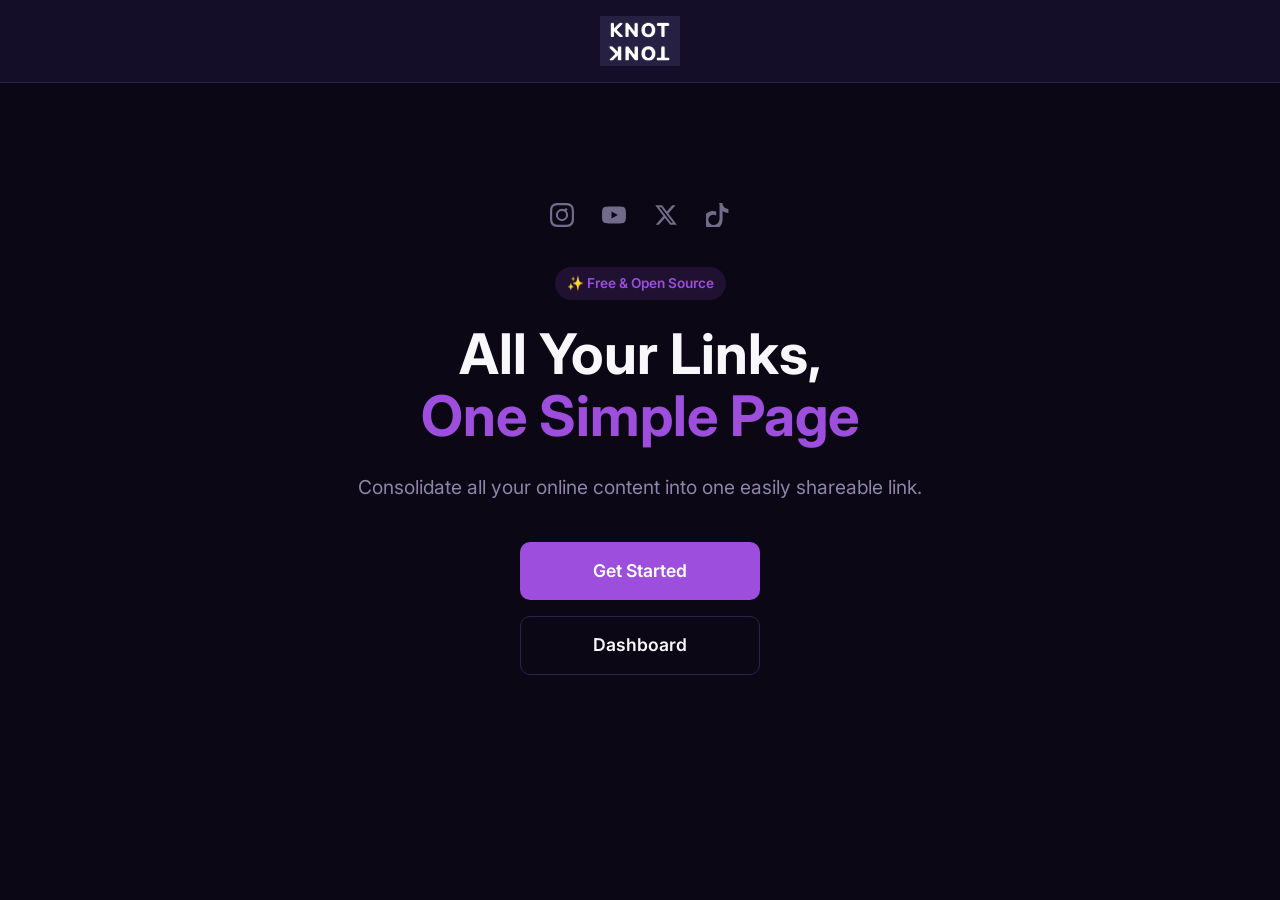
==== index.html @ edd9521c "Add files via upload" ====
<!DOCTYPE html>
<html lang="en">
<head>
    <meta charset="UTF-8">
    <meta name="viewport" content="width=device-width, initial-scale=1.0">
    <title>Knot — Your Links, One Page</title>
    
    <link rel="preconnect" href="https://fonts.googleapis.com">
    <link rel="preconnect" href="https://fonts.gstatic.com" crossorigin>
    <link href="https://fonts.googleapis.com/css2?family=Cormorant+Garamond:wght@500;600;700&family=Inter:wght@400;500;600&display=swap" rel="stylesheet">
    
    <link rel="stylesheet" href="style.css">
</head>
<body>
    
    <nav class="navbar">
        <div class="navbar-container" style="justify-content: center;">
            <a href="#" class="navbar-logo" style="display: flex; align-items: center;">
                <img src="assets/logo.png" alt="Knot Logo" style="height: 50px; filter: invert(1) brightness(2); mix-blend-mode: screen;">
            </a>
        </div>
    </nav>

    <main>
        
        <section id="hero" class="hero">
            
            <svg class="hero-float-icon icon-1" viewBox="0 0 24 24" fill="currentColor" width="24" height="24"><path d="M12 2.163c3.204 0 3.584.012 4.85.07 3.252.148 4.771 1.691 4.919 4.919.058 1.265.069 1.645.069 4.849 0 3.205-.012 3.584-.069 4.849-.149 3.225-1.664 4.771-4.919 4.919-1.266.058-1.644.07-4.85.07-3.204 0-3.584-.012-4.849-.07-3.26-.149-4.771-1.699-4.919-4.92-.058-1.265-.07-1.644-.07-4.849 0-3.204.013-3.583.07-4.849.149-3.227 1.664-4.771 4.919-4.919 1.266-.057 1.645-.069 4.849-.069zM12 0C8.741 0 8.333.014 7.053.072 2.695.272.273 2.69.073 7.052.014 8.333 0 8.741 0 12c0 3.259.014 3.668.072 4.948.2 4.358 2.618 6.78 6.98 6.98C8.333 23.986 8.741 24 12 24c3.259 0 3.668-.014 4.948-.072 4.354-.2 6.782-2.618 6.979-6.98.059-1.28.073-1.689.073-4.948 0-3.259-.014-3.667-.072-4.947-.196-4.354-2.617-6.78-6.979-6.98C15.668.014 15.259 0 12 0zm0 5.838a6.162 6.162 0 100 12.324 6.162 6.162 0 000-12.324zM12 16a4 4 0 110-8 4 4 0 010 8zm3.98-10.822a1.44 1.44 0 100 2.881 1.44 1.44 0 000-2.881z"/></svg>
            <svg class="hero-float-icon icon-2" viewBox="0 0 24 24" fill="currentColor" width="24" height="24"><path d="M23.498 6.186a3.016 3.016 0 0 0-2.122-2.136C19.505 3.545 12 3.545 12 3.545s-7.505 0-9.377.505A3.017 3.017 0 0 0 .502 6.186C0 8.07 0 12 0 12s0 3.93.502 5.814a3.016 3.016 0 0 0 2.122 2.136c1.871.505 9.376.505 9.376.505s7.505 0 9.377-.505a3.015 3.015 0 0 0 2.122-2.136C24 15.93 24 12 24 12s0-3.93-.502-5.814zM9.545 15.568V8.432L15.818 12l-6.273 3.568z"/></svg>
            <svg class="hero-float-icon icon-3" viewBox="0 0 24 24" fill="currentColor" width="24" height="24"><path d="M18.244 2.25h3.308l-7.227 8.26 8.502 11.24H16.17l-5.214-6.817L4.99 21.75H1.68l7.73-8.835L1.254 2.25H8.08l4.713 6.231zm-1.161 17.52h1.833L7.084 4.126H5.117z"/></svg>
            <svg class="hero-float-icon icon-4" viewBox="0 0 24 24" fill="currentColor" width="24" height="24"><path d="M12.525.02c1.31-.02 2.61-.01 3.91-.02.08 1.53.63 3.09 1.75 4.17 1.12 1.11 2.7 1.62 4.24 1.79v4.03c-1.44-.05-2.89-.35-4.2-.97-.57-.26-1.1-.59-1.62-.93-.01 2.92.01 5.84-.02 8.75-.08 2.78-1.15 5.54-3.33 7.39-2.26 1.93-5.26 2.71-8.15 2.1-2.91-.6-5.41-2.45-6.66-5.11-1.22-2.61-1.1-5.65.17-8.16 1.15-2.25 3.19-3.95 5.6-4.66 1.96-.58 4.07-.53 5.99.11v4.03c-1.92-1.07-4.22-.96-5.91.33-1.64 1.25-2.3 3.4-1.68 5.37.59 1.87 2.15 3.32 4.1 3.66 1.98.35 4.07-.36 5.33-1.89 1.11-1.34 1.5-3.09 1.48-4.81.04-4.83.02-9.67.01-14.51z"/></svg>

            <div class="hero-container">
                <div class="hero-content">
                    <span class="hero-badge">✨ Free & Open Source</span>
                    <h1>All Your Links,<br><span>One Simple Page</span></h1>
                    <p class="hero-subtitle">Consolidate all your online content into one easily shareable link.</p>
                    <div style="display: flex; flex-direction: column; align-items: center; gap: 16px;">
                        <a href="login.html" class="btn btn-primary" style="padding: 14px 32px; font-size: 1.1rem; width: 240px;">Get Started</a>
                        <a href="dashboard.html" class="btn btn-outline" style="padding: 14px 32px; font-size: 1.1rem; width: 240px;">Dashboard</a>
                    </div>
                </div>
            </div>
        </section>
    </main>

    <script src="app.js"></script>
</body>
</html>
---- style.css ----
@import url('https://fonts.googleapis.com/css2?family=Inter:wght@400;500;600;700&display=swap');

:root {
    --bg-main: #0B0715;
    --bg-card: #150E28;
    --bg-warm: #1D1336;
    --bg-dark: #000000;
  
    --primary: #9D4EDD;
    --primary-hover: #B771E5;
    --primary-pale: rgba(157, 78, 221, 0.15);
  
    --text-main: #F8F7FA;
    --text-secondary: #D4D0E3;
    --text-muted: #8E85A8;
    --text-light: #FFFFFF;
  
    --border-color: #2F224D;
  
    --font-sans: 'Inter', -apple-system, BlinkMacSystemFont, 'Segoe UI', sans-serif;
  
    --radius-sm: 6px;
    --radius-md: 10px;
    --radius-lg: 16px;
    --radius-pill: 9999px;
  
    --shadow-sm: 0 2px 4px rgba(0, 0, 0, 0.2);
    --shadow-md: 0 8px 16px rgba(0, 0, 0, 0.3);
    --shadow-lg: 0 16px 32px rgba(157, 78, 221, 0.15);
  
    --transition: 280ms ease;
}

* {
    box-sizing: border-box;
    margin: 0;
    padding: 0;
}

body {
    font-family: var(--font-sans);
    color: var(--text-main);
    background-color: var(--bg-main);
    line-height: 1.6;
    -webkit-font-smoothing: antialiased;
    overflow-x: hidden;
}

a {
    text-decoration: none;
    color: inherit;
    transition: color var(--transition);
}

a:hover {
    color: var(--primary);
}

ul {
    list-style: none;
}

img {
    max-width: 100%;
    display: block;
}

.container {
    max-width: 1000px;
    margin: 0 auto;
    padding: 0 24px;
}

.text-center {
    text-align: center;
}

.navbar {
    border-bottom: 1px solid var(--border-color);
    background-color: var(--bg-card);
    padding: 16px 0;
}

.navbar-container {
    display: flex;
    justify-content: space-between;
    align-items: center;
    max-width: 1000px;
    margin: 0 auto;
    padding: 0 24px;
}

.navbar-logo {
    font-weight: 700;
    font-size: 1.4rem;
    color: var(--primary);
}

.nav-links {
    display: flex;
    gap: 24px;
    align-items: center;
    font-size: 0.95rem;
}

.hamburger {
    display: none;
}

.btn {
    display: inline-flex;
    align-items: center;
    justify-content: center;
    padding: 12px 24px;
    border-radius: var(--radius-md);
    font-weight: 600;
    cursor: pointer;
    border: 1px solid transparent;
    transition: all var(--transition);
}

.btn-primary {
    background-color: var(--primary);
    color: #fff;
}

.btn-primary:hover {
    background-color: var(--primary-hover);
    transform: translateY(-2px);
}

.btn-outline {
    background-color: transparent;
    border-color: var(--border-color);
    color: var(--text-main);
}

.btn-outline:hover {
    background-color: var(--bg-warm);
    border-color: var(--primary);
    color: #fff;
}

.btn-secondary {
    background-color: rgba(230, 57, 70, 0.1);
    color: var(--danger);
    border-color: rgba(230, 57, 70, 0.2);
}

.btn-secondary:hover {
    background-color: rgba(230, 57, 70, 0.2);
}

.btn-sm {
    padding: 8px 16px;
    font-size: 0.85rem;
}

.btn-block {
    width: 100%;
}

.form-group {
    margin-bottom: 20px;
    text-align: left;
}

label {
    display: block;
    margin-bottom: 8px;
    font-size: 0.85rem;
    font-weight: 500;
    color: var(--text-muted);
}

input {
    width: 100%;
    padding: 12px 16px;
    border: 1px solid var(--border-color);
    border-radius: var(--radius-md);
    font-family: inherit;
    font-size: 0.95rem;
    background-color: var(--bg-main);
    color: var(--text-main);
    transition: all var(--transition);
}

input:focus {
    outline: none;
    border-color: var(--primary);
    box-shadow: 0 0 0 3px var(--primary-pale);
}

.hero {
    padding: 120px 0;
    text-align: center;
}

.hero-badge {
    display: inline-block;
    padding: 6px 12px;
    background-color: var(--primary-pale);
    color: var(--primary);
    border-radius: var(--radius-pill);
    font-size: 0.85rem;
    font-weight: 600;
    margin-bottom: 24px;
}

.hero h1 {
    font-size: 3.5rem;
    line-height: 1.1;
    font-weight: 700;
    margin-bottom: 24px;
}

.hero h1 span {
    color: var(--primary);
}

.hero-subtitle {
    font-size: 1.2rem;
    color: var(--text-muted);
    max-width: 600px;
    margin: 0 auto 40px auto;
}

.hero-cta {
    margin-bottom: 40px;
}

.hero-float-icon {
    margin: 0 12px 32px 12px;
    opacity: 0.8;
    color: var(--text-muted);
}

.footer {
    padding: 40px 0;
    border-top: 1px solid var(--border-color);
    background-color: var(--bg-card);
    margin-top: 60px;
}

.footer-container {
    max-width: 1000px;
    margin: 0 auto;
    padding: 0 24px;
    text-align: center;
    color: var(--text-muted);
    font-size: 0.9rem;
}

.footer-container p {
    margin-bottom: 8px;
}

.dashboard-container {
    padding: 40px 24px;
    max-width: 1000px;
    margin: 0 auto;
}

.dashboard-header {
    margin-bottom: 40px;
    text-align: center;
}

.dashboard-content {
    display: grid;
    grid-template-columns: 280px 1fr;
    gap: 30px;
    align-items: start;
}

.card {
    background-color: var(--bg-card);
    border: 1px solid var(--border-color);
    border-radius: var(--radius-lg);
    padding: 30px 24px;
}

.profile-card {
    text-align: center;
}

.profile-avatar {
    width: 80px !important;
    height: 80px !important;
    border-radius: 50%;
    margin: 0 auto 20px auto;
    background-color: var(--bg-warm);
    border: 2px solid var(--primary);
    display: flex !important;
    align-items: center !important;
    justify-content: center !important;
    font-size: 1.8rem !important;
    font-weight: 700 !important;
    color: var(--primary) !important;
}

.profile-avatar img {
    width: 100%;
    height: 100%;
    object-fit: cover;
    border-radius: 50%;
}

.stats-bar {
    display: flex;
    justify-content: space-around;
    margin-top: 30px;
    padding-top: 30px;
    border-top: 1px solid var(--border-color);
}

.stat-value {
    display: block;
    font-weight: 700;
    font-size: 1.4rem;
    color: var(--text-main);
}

.stat-label {
    font-size: 0.75rem;
    color: var(--text-muted);
    text-transform: uppercase;
    letter-spacing: 1px;
}

.card-header {
    display: flex;
    justify-content: space-between;
    align-items: center;
    margin-bottom: 24px;
    padding-bottom: 24px;
    border-bottom: 1px solid var(--border-color);
}

.link-form-container {
    display: none;
    padding: 24px;
    margin-bottom: 24px;
    border-radius: var(--radius-lg);
    background-color: var(--bg-card);
    border: 1px solid var(--primary);
}

.link-form-container.form-visible {
    display: block;
}

.links-list {
    display: flex;
    flex-direction: column;
    gap: 16px;
}

.link-item {
    display: flex;
    justify-content: space-between;
    align-items: center;
    gap: 24px;
    padding: 16px 20px;
    border: 1px solid var(--border-color);
    border-radius: var(--radius-md);
    background-color: var(--bg-card);
    transition: all var(--transition);
}

.link-item:hover {
    border-color: var(--primary);
    transform: translateX(4px);
}

.link-content {
    display: flex;
    align-items: center;
    gap: 16px;
    min-width: 0;
    flex-grow: 1;
}

.link-icon {
    font-size: 1.5rem;
    flex-shrink: 0;
}

.link-details {
    display: flex;
    flex-direction: column;
    min-width: 0;
}

.link-title {
    display: block;
    font-weight: 600;
    margin-bottom: 4px;
    white-space: nowrap;
    overflow: hidden;
    text-overflow: ellipsis;
}

.link-url {
    font-size: 0.85rem;
    color: var(--text-muted);
    white-space: nowrap;
    overflow: hidden;
    text-overflow: ellipsis;
}

.link-actions {
    display: flex;
    gap: 8px;
    flex-shrink: 0;
}

.public-page {
    min-height: 100vh;
    padding: 60px 24px;
    display: flex;
    justify-content: center;
    align-items: flex-start;
    overflow-y: auto;
    background-color: var(--bg-main);
}

.public-profile-container {
    width: 100%;
    max-width: 440px;
    background-color: var(--bg-card);
    border: 1px solid var(--border-color);
    border-radius: 24px;
    padding: 48px 32px 40px 32px;
    text-align: center;
}

.public-avatar {
    width: 96px;
    height: 96px;
    border-radius: 50%;
    margin-bottom: 24px;
    border: 3px solid var(--primary);
    padding: 4px;
    background-color: var(--bg-main);
}

.public-name {
    font-size: 1.5rem;
    font-weight: 700;
    margin-bottom: 4px;
}

.public-handle {
    color: var(--primary);
    font-weight: 500;
    margin-bottom: 16px;
}

.public-bio {
    color: var(--text-muted);
    font-size: 0.95rem;
    margin-bottom: 32px;
}

.public-links-list {
    display: flex;
    flex-direction: column;
    gap: 16px;
}

.public-link-btn {
    display: flex;
    align-items: center;
    justify-content: center;
    gap: 16px;
    padding: 18px 24px;
    border: 1px solid var(--border-color);
    border-radius: 12px;
    background-color: var(--bg-main);
    font-weight: 600;
    color: var(--text-main);
    transition: all var(--transition);
}

.public-link-btn:hover {
    border-color: var(--primary);
    background-color: var(--bg-warm);
    transform: translateY(-2px);
    color: #fff;
}

.public-link-icon {
    font-size: 1.4rem;
}

.fade-in {
    opacity: 0;
    transform: translateY(10px);
    transition: opacity 0.5s ease;
}

.fade-in.visible {
    opacity: 1;
    transform: translateY(0);
}

@media (max-width: 768px) {
    .dashboard-content {
        grid-template-columns: 1fr;
    }
    .nav-links {
        display: none;
    }
    .hero h1 {
        font-size: 2.5rem;
    }
    .public-profile-container {
        padding: 32px 20px;
        border: none;
        background-color: transparent;
    }
}
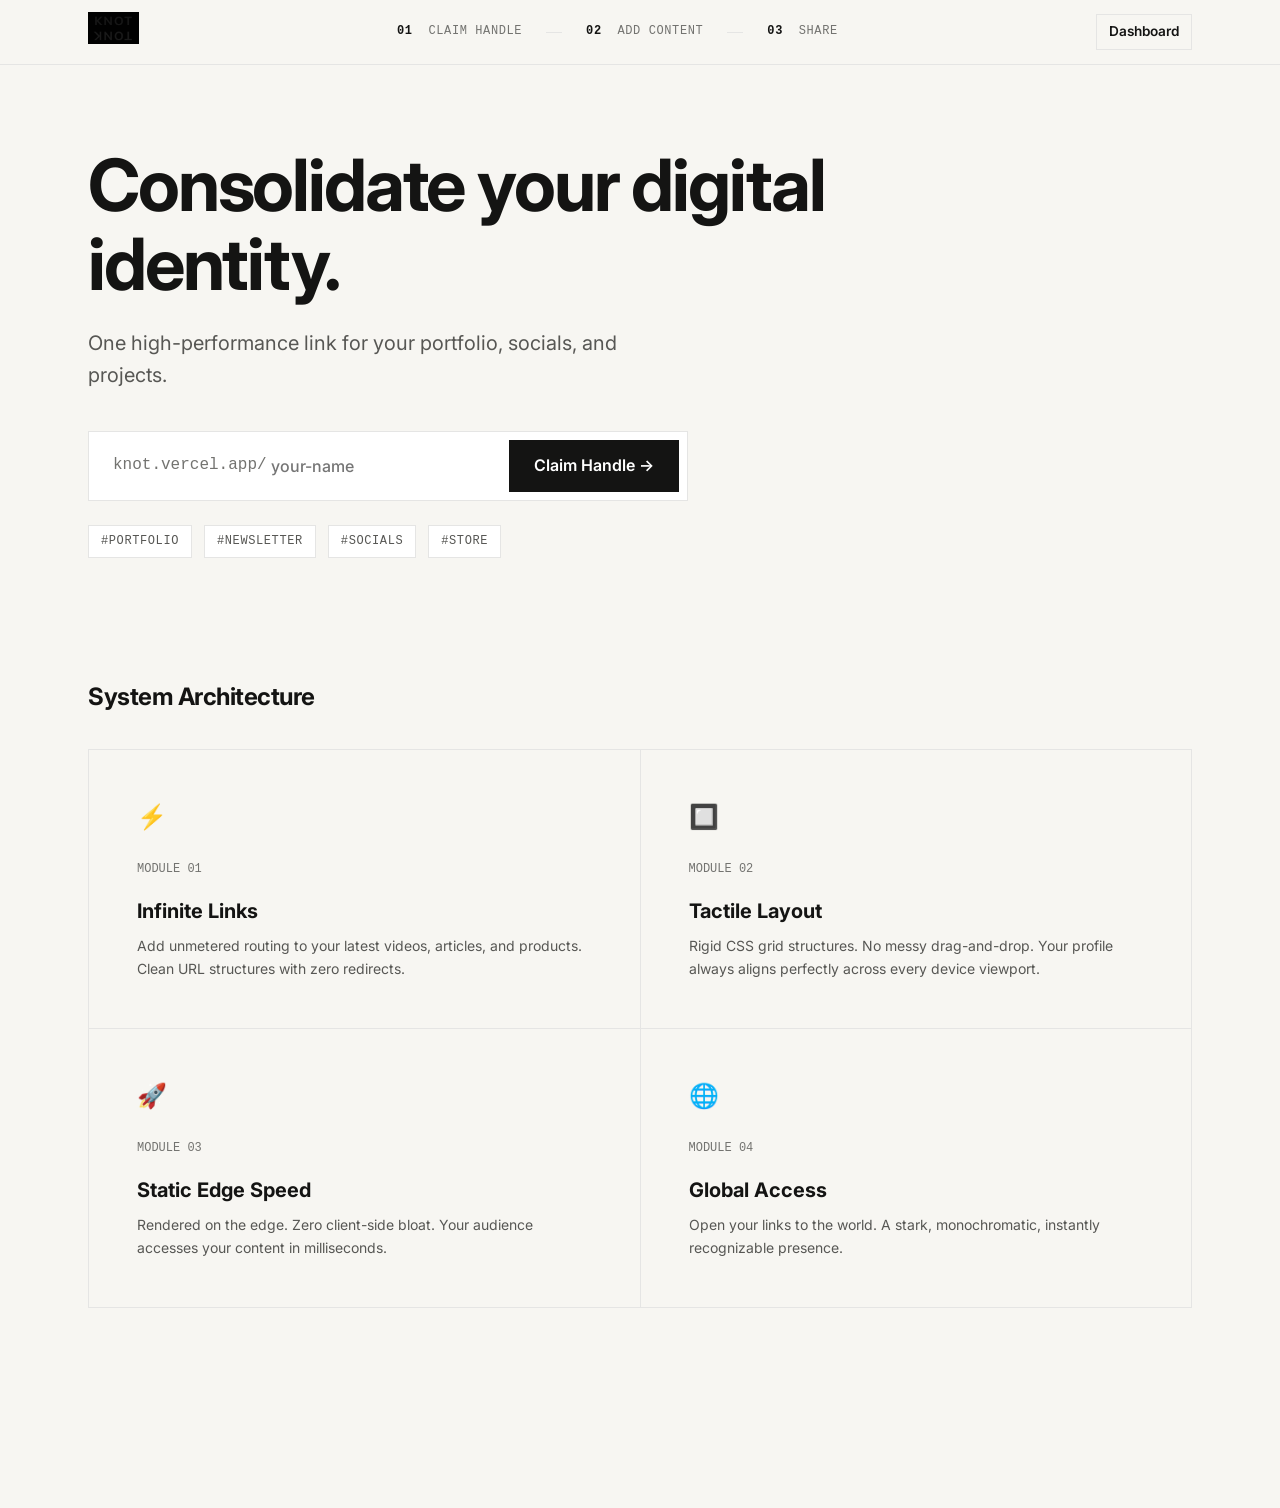
==== commit ce729ff5: "Add files via upload" ====
--- a/index.html
+++ b/index.html
@@ -3,45 +3,123 @@
 <head>
     <meta charset="UTF-8">
     <meta name="viewport" content="width=device-width, initial-scale=1.0">
-    <title>Knot — Your Links, One Page</title>
+    <title>Knot - Your Links, One Page</title>
     
     <link rel="preconnect" href="https://fonts.googleapis.com">
     <link rel="preconnect" href="https://fonts.gstatic.com" crossorigin>
-    <link href="https://fonts.googleapis.com/css2?family=Cormorant+Garamond:wght@500;600;700&family=Inter:wght@400;500;600&display=swap" rel="stylesheet">
+    <link href="https://fonts.googleapis.com/css2?family=Inter:wght@400;500;600;700&display=swap" rel="stylesheet">
     
     <link rel="stylesheet" href="style.css">
 </head>
 <body>
     
-    <nav class="navbar">
-        <div class="navbar-container" style="justify-content: center;">
-            <a href="#" class="navbar-logo" style="display: flex; align-items: center;">
-                <img src="assets/logo.png" alt="Knot Logo" style="height: 50px; filter: invert(1) brightness(2); mix-blend-mode: screen;">
+    <!-- 1. HEADER & STEP PIPELINE -->
+    <header class="navbar">
+        <div class="navbar-container">
+            <div class="navbar-logo font-bold">
+                <img src="assets/logo.png" alt="Knot Logo">
+            </div>
+            
+            <!-- Step Pipeline -->
+            <div class="step-pipeline">
+                <span class="step"><span class="step-num">01</span> Claim Handle</span>
+                <span class="step-divider"></span>
+                <span class="step"><span class="step-num">02</span> Add Content</span>
+                <span class="step-divider"></span>
+                <span class="step"><span class="step-num">03</span> Share</span>
+            </div>
+
+            <a href="dashboard.html" class="btn btn-outline btn-sm">
+                Dashboard
             </a>
         </div>
-    </nav>
+    </header>
 
-    <main>
+    <main class="landing-container">
         
-        <section id="hero" class="hero">
-            
-            <svg class="hero-float-icon icon-1" viewBox="0 0 24 24" fill="currentColor" width="24" height="24"><path d="M12 2.163c3.204 0 3.584.012 4.85.07 3.252.148 4.771 1.691 4.919 4.919.058 1.265.069 1.645.069 4.849 0 3.205-.012 3.584-.069 4.849-.149 3.225-1.664 4.771-4.919 4.919-1.266.058-1.644.07-4.85.07-3.204 0-3.584-.012-4.849-.07-3.26-.149-4.771-1.699-4.919-4.92-.058-1.265-.07-1.644-.07-4.849 0-3.204.013-3.583.07-4.849.149-3.227 1.664-4.771 4.919-4.919 1.266-.057 1.645-.069 4.849-.069zM12 0C8.741 0 8.333.014 7.053.072 2.695.272.273 2.69.073 7.052.014 8.333 0 8.741 0 12c0 3.259.014 3.668.072 4.948.2 4.358 2.618 6.78 6.98 6.98C8.333 23.986 8.741 24 12 24c3.259 0 3.668-.014 4.948-.072 4.354-.2 6.782-2.618 6.979-6.98.059-1.28.073-1.689.073-4.948 0-3.259-.014-3.667-.072-4.947-.196-4.354-2.617-6.78-6.979-6.98C15.668.014 15.259 0 12 0zm0 5.838a6.162 6.162 0 100 12.324 6.162 6.162 0 000-12.324zM12 16a4 4 0 110-8 4 4 0 010 8zm3.98-10.822a1.44 1.44 0 100 2.881 1.44 1.44 0 000-2.881z"/></svg>
-            <svg class="hero-float-icon icon-2" viewBox="0 0 24 24" fill="currentColor" width="24" height="24"><path d="M23.498 6.186a3.016 3.016 0 0 0-2.122-2.136C19.505 3.545 12 3.545 12 3.545s-7.505 0-9.377.505A3.017 3.017 0 0 0 .502 6.186C0 8.07 0 12 0 12s0 3.93.502 5.814a3.016 3.016 0 0 0 2.122 2.136c1.871.505 9.376.505 9.376.505s7.505 0 9.377-.505a3.015 3.015 0 0 0 2.122-2.136C24 15.93 24 12 24 12s0-3.93-.502-5.814zM9.545 15.568V8.432L15.818 12l-6.273 3.568z"/></svg>
-            <svg class="hero-float-icon icon-3" viewBox="0 0 24 24" fill="currentColor" width="24" height="24"><path d="M18.244 2.25h3.308l-7.227 8.26 8.502 11.24H16.17l-5.214-6.817L4.99 21.75H1.68l7.73-8.835L1.254 2.25H8.08l4.713 6.231zm-1.161 17.52h1.833L7.084 4.126H5.117z"/></svg>
-            <svg class="hero-float-icon icon-4" viewBox="0 0 24 24" fill="currentColor" width="24" height="24"><path d="M12.525.02c1.31-.02 2.61-.01 3.91-.02.08 1.53.63 3.09 1.75 4.17 1.12 1.11 2.7 1.62 4.24 1.79v4.03c-1.44-.05-2.89-.35-4.2-.97-.57-.26-1.1-.59-1.62-.93-.01 2.92.01 5.84-.02 8.75-.08 2.78-1.15 5.54-3.33 7.39-2.26 1.93-5.26 2.71-8.15 2.1-2.91-.6-5.41-2.45-6.66-5.11-1.22-2.61-1.1-5.65.17-8.16 1.15-2.25 3.19-3.95 5.6-4.66 1.96-.58 4.07-.53 5.99.11v4.03c-1.92-1.07-4.22-.96-5.91.33-1.64 1.25-2.3 3.4-1.68 5.37.59 1.87 2.15 3.32 4.1 3.66 1.98.35 4.07-.36 5.33-1.89 1.11-1.34 1.5-3.09 1.48-4.81.04-4.83.02-9.67.01-14.51z"/></svg>
+        <!-- 2. HERO & COMMAND BAR -->
+        <section class="hero-section">
+            <h1 class="hero-title">
+                Consolidate your digital identity.
+            </h1>
+            <p class="hero-subtitle">
+                One high-performance link for your portfolio, socials, and projects.
+            </p>
 
-            <div class="hero-container">
-                <div class="hero-content">
-                    <span class="hero-badge">✨ Free & Open Source</span>
-                    <h1>All Your Links,<br><span>One Simple Page</span></h1>
-                    <p class="hero-subtitle">Consolidate all your online content into one easily shareable link.</p>
-                    <div style="display: flex; flex-direction: column; align-items: center; gap: 16px;">
-                        <a href="login.html" class="btn btn-primary" style="padding: 14px 32px; font-size: 1.1rem; width: 240px;">Get Started</a>
-                        <a href="dashboard.html" class="btn btn-outline" style="padding: 14px 32px; font-size: 1.1rem; width: 240px;">Dashboard</a>
-                    </div>
+            <!-- Prompt / Claim Bar -->
+            <div class="command-bar">
+                <div class="command-input-group">
+                    <span class="command-prefix">knot.vercel.app/</span>
+                    <input 
+                        type="text" 
+                        placeholder="your-name" 
+                        class="command-input"
+                    />
                 </div>
+                <a href="login.html" class="btn btn-primary command-btn">
+                    Claim Handle &rarr;
+                </a>
+            </div>
+
+            <!-- Pills -->
+            <div class="pill-group">
+                <span class="pill">#portfolio</span>
+                <span class="pill">#newsletter</span>
+                <span class="pill">#socials</span>
+                <span class="pill">#store</span>
             </div>
         </section>
+
+        <!-- 3. HIGH DENSITY BENTO GRID -->
+        <section class="bento-section">
+            <h2 class="section-title">System Architecture</h2>
+            <div class="bento-grid">
+                
+                <!-- Card 1 -->
+                <div class="bento-card">
+                    <div class="bento-icon">⚡</div>
+                    <div class="bento-meta">Module 01</div>
+                    <h3 class="bento-title">Infinite Links</h3>
+                    <p class="bento-desc">
+                        Add unmetered routing to your latest videos, articles, and products. Clean URL structures with zero redirects.
+                    </p>
+                </div>
+
+                <!-- Card 2 -->
+                <div class="bento-card">
+                    <div class="bento-icon">🔲</div>
+                    <div class="bento-meta">Module 02</div>
+                    <h3 class="bento-title">Tactile Layout</h3>
+                    <p class="bento-desc">
+                        Rigid CSS grid structures. No messy drag-and-drop. Your profile always aligns perfectly across every device viewport.
+                    </p>
+                </div>
+
+                <!-- Card 3 -->
+                <div class="bento-card">
+                    <div class="bento-icon">🚀</div>
+                    <div class="bento-meta">Module 03</div>
+                    <h3 class="bento-title">Static Edge Speed</h3>
+                    <p class="bento-desc">
+                        Rendered on the edge. Zero client-side bloat. Your audience accesses your content in milliseconds.
+                    </p>
+                </div>
+
+                <!-- Card 4 -->
+                <div class="bento-card">
+                    <div class="bento-icon">🌐</div>
+                    <div class="bento-meta">Module 04</div>
+                    <h3 class="bento-title">Global Access</h3>
+                    <p class="bento-desc">
+                        Open your links to the world. A stark, monochromatic, instantly recognizable presence.
+                    </p>
+                </div>
+
+            </div>
+        </section>
+
+
+
     </main>
 
     <script src="app.js"></script>
--- a/style.css
+++ b/style.css
@@ -1,36 +1,37 @@
-
-
 @import url('https://fonts.googleapis.com/css2?family=Inter:wght@400;500;600;700&display=swap');
 
 :root {
-    --bg-main: #0B0715;
-    --bg-card: #150E28;
-    --bg-warm: #1D1336;
-    --bg-dark: #000000;
+    /* Colors & Surfaces */
+    --bg-main: #F7F6F2;
+    --bg-card: #FFFFFF;
+    
+    --primary: #141413;
+    --primary-hover: #292927;
+    --primary-pale: #E5E5E4;
   
-    --primary: #9D4EDD;
-    --primary-hover: #B771E5;
-    --primary-pale: rgba(157, 78, 221, 0.15);
-  
-    --text-main: #F8F7FA;
-    --text-secondary: #D4D0E3;
-    --text-muted: #8E85A8;
+    --text-main: #141413;
+    --text-secondary: #575754;
+    --text-muted: #737370;
     --text-light: #FFFFFF;
   
-    --border-color: #2F224D;
+    --border-color: #E5E5E4;
   
+    /* Typography */
     --font-sans: 'Inter', -apple-system, BlinkMacSystemFont, 'Segoe UI', sans-serif;
+    --font-mono: ui-monospace, SFMono-Regular, Menlo, Monaco, Consolas, "Liberation Mono", "Courier New", monospace;
   
-    --radius-sm: 6px;
-    --radius-md: 10px;
-    --radius-lg: 16px;
-    --radius-pill: 9999px;
+    /* Brutalist Geometry (No rounded corners) */
+    --radius-sm: 0px;
+    --radius-md: 0px;
+    --radius-lg: 0px;
+    --radius-pill: 0px; /* Force sharp edges even on pills if any remain */
   
-    --shadow-sm: 0 2px 4px rgba(0, 0, 0, 0.2);
-    --shadow-md: 0 8px 16px rgba(0, 0, 0, 0.3);
-    --shadow-lg: 0 16px 32px rgba(157, 78, 221, 0.15);
+    /* Physical Constraints (No shadows) */
+    --shadow-sm: none;
+    --shadow-md: none;
+    --shadow-lg: none;
   
-    --transition: 280ms ease;
+    --transition: 150ms ease;
 }
 
 * {
@@ -39,6 +40,11 @@
     padding: 0;
 }
 
+a {
+    text-decoration: none;
+    color: inherit;
+}
+
 body {
     font-family: var(--font-sans);
     color: var(--text-main);
@@ -48,87 +54,55 @@
     overflow-x: hidden;
 }
 
-a {
-    text-decoration: none;
-    color: inherit;
-    transition: color var(--transition);
-}
-
-a:hover {
-    color: var(--primary);
-}
-
-ul {
-    list-style: none;
-}
-
-img {
-    max-width: 100%;
-    display: block;
-}
-
-.container {
-    max-width: 1000px;
+::selection {
+    background-color: var(--primary);
+    color: var(--text-light);
+}
+
+/* NAVBAR */
+.navbar {
+    border-bottom: 1px solid var(--border-color);
+    background-color: var(--bg-main);
+    position: sticky;
+    top: 0;
+    z-index: 50;
+}
+
+.navbar-container {
+    max-width: 1152px;
     margin: 0 auto;
     padding: 0 24px;
-}
-
-.text-center {
-    text-align: center;
-}
-
-.navbar {
-    border-bottom: 1px solid var(--border-color);
-    background-color: var(--bg-card);
-    padding: 16px 0;
-}
-
-.navbar-container {
+    height: 64px;
     display: flex;
     justify-content: space-between;
     align-items: center;
-    max-width: 1000px;
-    margin: 0 auto;
-    padding: 0 24px;
-}
-
-.navbar-logo {
-    font-weight: 700;
-    font-size: 1.4rem;
-    color: var(--primary);
-}
-
-.nav-links {
-    display: flex;
-    gap: 24px;
-    align-items: center;
-    font-size: 0.95rem;
-}
-
-.hamburger {
-    display: none;
-}
-
+}
+
+.navbar-logo img {
+    height: 32px;
+    filter: grayscale(1) invert(1) brightness(0.1);
+}
+
+/* BUTTONS */
 .btn {
     display: inline-flex;
     align-items: center;
     justify-content: center;
-    padding: 12px 24px;
-    border-radius: var(--radius-md);
+    padding: 10px 20px;
     font-weight: 600;
     cursor: pointer;
     border: 1px solid transparent;
-    transition: all var(--transition);
+    transition: background-color var(--transition), color var(--transition), border-color var(--transition);
+    border-radius: var(--radius-md);
 }
 
 .btn-primary {
     background-color: var(--primary);
-    color: #fff;
+    color: var(--text-light);
 }
 
 .btn-primary:hover {
     background-color: var(--primary-hover);
-    transform: translateY(-2px);
 }
 
 .btn-outline {
@@ -138,23 +112,21 @@
 }
 
 .btn-outline:hover {
-    background-color: var(--bg-warm);
-    border-color: var(--primary);
-    color: #fff;
+    background-color: var(--primary-pale);
 }
 
 .btn-secondary {
-    background-color: rgba(230, 57, 70, 0.1);
-    color: var(--danger);
-    border-color: rgba(230, 57, 70, 0.2);
+    background-color: #FEE2E2;
+    color: #991B1B;
+    border-color: #FCA5A5;
 }
 
 .btn-secondary:hover {
-    background-color: rgba(230, 57, 70, 0.2);
+    background-color: #FECACA;
 }
 
 .btn-sm {
-    padding: 8px 16px;
+    padding: 6px 12px;
     font-size: 0.85rem;
 }
 
@@ -162,6 +134,7 @@
     width: 100%;
 }
 
+/* FORMS */
 .form-group {
     margin-bottom: 20px;
     text-align: left;
@@ -169,9 +142,11 @@
 
 label {
     display: block;
-    margin-bottom: 8px;
-    font-size: 0.85rem;
-    font-weight: 500;
+    margin-bottom: 6px;
+    font-size: 0.75rem;
+    font-weight: 600;
+    text-transform: uppercase;
+    letter-spacing: 0.05em;
     color: var(--text-muted);
 }
 
@@ -179,125 +154,67 @@
     width: 100%;
     padding: 12px 16px;
     border: 1px solid var(--border-color);
-    border-radius: var(--radius-md);
+    border-radius: var(--radius-sm);
     font-family: inherit;
     font-size: 0.95rem;
-    background-color: var(--bg-main);
+    background-color: var(--bg-card);
     color: var(--text-main);
-    transition: all var(--transition);
+    transition: border-color var(--transition);
 }
 
 input:focus {
     outline: none;
     border-color: var(--primary);
-    box-shadow: 0 0 0 3px var(--primary-pale);
-}
-
-.hero {
-    padding: 120px 0;
-    text-align: center;
-}
-
-.hero-badge {
-    display: inline-block;
-    padding: 6px 12px;
-    background-color: var(--primary-pale);
-    color: var(--primary);
-    border-radius: var(--radius-pill);
-    font-size: 0.85rem;
-    font-weight: 600;
-    margin-bottom: 24px;
-}
-
-.hero h1 {
-    font-size: 3.5rem;
-    line-height: 1.1;
-    font-weight: 700;
-    margin-bottom: 24px;
-}
-
-.hero h1 span {
-    color: var(--primary);
-}
-
-.hero-subtitle {
-    font-size: 1.2rem;
-    color: var(--text-muted);
-    max-width: 600px;
-    margin: 0 auto 40px auto;
-}
-
-.hero-cta {
-    margin-bottom: 40px;
-}
-
-.hero-float-icon {
-    margin: 0 12px 32px 12px;
-    opacity: 0.8;
-    color: var(--text-muted);
-}
-
-.footer {
-    padding: 40px 0;
-    border-top: 1px solid var(--border-color);
-    background-color: var(--bg-card);
-    margin-top: 60px;
-}
-
-.footer-container {
-    max-width: 1000px;
-    margin: 0 auto;
-    padding: 0 24px;
-    text-align: center;
-    color: var(--text-muted);
-    font-size: 0.9rem;
-}
-
-.footer-container p {
-    margin-bottom: 8px;
-}
-
+}
+
+/* CARDS & CONTAINERS */
+.card {
+    background-color: var(--bg-card);
+    border: 1px solid var(--border-color);
+    padding: 32px;
+}
+
+/* DASHBOARD LAYOUT */
 .dashboard-container {
-    padding: 40px 24px;
-    max-width: 1000px;
+    padding: 60px 24px;
+    max-width: 1152px;
     margin: 0 auto;
 }
 
 .dashboard-header {
     margin-bottom: 40px;
-    text-align: center;
+    text-align: left;
 }
 
 .dashboard-content {
     display: grid;
     grid-template-columns: 280px 1fr;
-    gap: 30px;
+    gap: 0;
     align-items: start;
-}
-
-.card {
-    background-color: var(--bg-card);
-    border: 1px solid var(--border-color);
-    border-radius: var(--radius-lg);
-    padding: 30px 24px;
-}
-
+    border: 1px solid var(--border-color);
+    background-color: var(--bg-card);
+}
+
+/* PROFILE CARD */
 .profile-card {
+    border: none;
+    border-right: 1px solid var(--border-color);
+    padding: 32px;
+    height: 100%;
     text-align: center;
 }
 
 .profile-avatar {
     width: 80px !important;
     height: 80px !important;
-    border-radius: 50%;
     margin: 0 auto 20px auto;
-    background-color: var(--bg-warm);
-    border: 2px solid var(--primary);
+    background-color: var(--bg-main);
+    border: 1px solid var(--border-color);
     display: flex !important;
     align-items: center !important;
     justify-content: center !important;
-    font-size: 1.8rem !important;
-    font-weight: 700 !important;
+    font-size: 1.5rem !important;
+    font-weight: 600 !important;
     color: var(--primary) !important;
 }
 
@@ -305,47 +222,51 @@
     width: 100%;
     height: 100%;
     object-fit: cover;
-    border-radius: 50%;
 }
 
 .stats-bar {
     display: flex;
     justify-content: space-around;
-    margin-top: 30px;
-    padding-top: 30px;
+    margin-top: 32px;
+    padding-top: 32px;
     border-top: 1px solid var(--border-color);
 }
 
 .stat-value {
     display: block;
     font-weight: 700;
-    font-size: 1.4rem;
-    color: var(--text-main);
+    font-size: 1.2rem;
+    font-family: var(--font-mono);
 }
 
 .stat-label {
-    font-size: 0.75rem;
+    font-size: 0.65rem;
     color: var(--text-muted);
     text-transform: uppercase;
-    letter-spacing: 1px;
-}
-
+    letter-spacing: 0.1em;
+    font-family: var(--font-mono);
+}
+
+/* LINKS SECTION */
 .card-header {
     display: flex;
     justify-content: space-between;
     align-items: center;
-    margin-bottom: 24px;
-    padding-bottom: 24px;
+    padding: 32px;
     border-bottom: 1px solid var(--border-color);
+}
+
+.card-header h2 {
+    font-size: 1.25rem;
+    font-weight: 700;
+    letter-spacing: -0.02em;
 }
 
 .link-form-container {
     display: none;
-    padding: 24px;
-    margin-bottom: 24px;
-    border-radius: var(--radius-lg);
-    background-color: var(--bg-card);
-    border: 1px solid var(--primary);
+    padding: 32px;
+    border-bottom: 1px solid var(--border-color);
+    background-color: var(--bg-main);
 }
 
 .link-form-container.form-visible {
@@ -355,7 +276,6 @@
 .links-list {
     display: flex;
     flex-direction: column;
-    gap: 16px;
 }
 
 .link-item {
@@ -363,16 +283,18 @@
     justify-content: space-between;
     align-items: center;
     gap: 24px;
-    padding: 16px 20px;
-    border: 1px solid var(--border-color);
-    border-radius: var(--radius-md);
-    background-color: var(--bg-card);
-    transition: all var(--transition);
+    padding: 20px 32px;
+    border-bottom: 1px solid var(--border-color);
+    background-color: var(--bg-card);
+    transition: background-color var(--transition);
 }
 
 .link-item:hover {
-    border-color: var(--primary);
-    transform: translateX(4px);
+    background-color: var(--bg-main);
+}
+
+.link-item:last-child {
+    border-bottom: none;
 }
 
 .link-content {
@@ -384,8 +306,9 @@
 }
 
 .link-icon {
-    font-size: 1.5rem;
+    font-size: 1.2rem;
     flex-shrink: 0;
+    color: var(--text-muted);
 }
 
 .link-details {
@@ -397,18 +320,20 @@
 .link-title {
     display: block;
     font-weight: 600;
-    margin-bottom: 4px;
+    font-size: 0.95rem;
     white-space: nowrap;
     overflow: hidden;
     text-overflow: ellipsis;
 }
 
 .link-url {
-    font-size: 0.85rem;
-    color: var(--text-muted);
+    font-size: 0.75rem;
+    color: var(--text-muted);
+    font-family: var(--font-mono);
     white-space: nowrap;
     overflow: hidden;
     text-overflow: ellipsis;
+    margin-top: 2px;
 }
 
 .link-actions {
@@ -417,6 +342,7 @@
     flex-shrink: 0;
 }
 
+/* PUBLIC PAGE */
 .public-page {
     min-height: 100vh;
     padding: 60px 24px;
@@ -432,7 +358,6 @@
     max-width: 440px;
     background-color: var(--bg-card);
     border: 1px solid var(--border-color);
-    border-radius: 24px;
     padding: 48px 32px 40px 32px;
     text-align: center;
 }
@@ -440,9 +365,8 @@
 .public-avatar {
     width: 96px;
     height: 96px;
-    border-radius: 50%;
-    margin-bottom: 24px;
-    border: 3px solid var(--primary);
+    margin: 0 auto 24px auto;
+    border: 1px solid var(--border-color);
     padding: 4px;
     background-color: var(--bg-main);
 }
@@ -450,17 +374,19 @@
 .public-name {
     font-size: 1.5rem;
     font-weight: 700;
+    letter-spacing: -0.03em;
     margin-bottom: 4px;
 }
 
 .public-handle {
-    color: var(--primary);
-    font-weight: 500;
+    color: var(--text-secondary);
+    font-family: var(--font-mono);
+    font-size: 0.85rem;
     margin-bottom: 16px;
 }
 
 .public-bio {
-    color: var(--text-muted);
+    color: var(--text-main);
     font-size: 0.95rem;
     margin-bottom: 32px;
 }
@@ -468,58 +394,274 @@
 .public-links-list {
     display: flex;
     flex-direction: column;
-    gap: 16px;
+    gap: 12px;
 }
 
 .public-link-btn {
     display: flex;
     align-items: center;
     justify-content: center;
-    gap: 16px;
-    padding: 18px 24px;
-    border: 1px solid var(--border-color);
-    border-radius: 12px;
+    gap: 12px;
+    padding: 16px 20px;
+    border: 1px solid var(--border-color);
     background-color: var(--bg-main);
     font-weight: 600;
+    font-size: 0.95rem;
     color: var(--text-main);
-    transition: all var(--transition);
+    transition: border-color var(--transition), background-color var(--transition);
 }
 
 .public-link-btn:hover {
     border-color: var(--primary);
-    background-color: var(--bg-warm);
-    transform: translateY(-2px);
-    color: #fff;
+    background-color: var(--bg-card);
 }
 
 .public-link-icon {
-    font-size: 1.4rem;
-}
-
-.fade-in {
-    opacity: 0;
-    transform: translateY(10px);
-    transition: opacity 0.5s ease;
-}
-
-.fade-in.visible {
-    opacity: 1;
-    transform: translateY(0);
-}
-
+    font-size: 1.2rem;
+    color: var(--text-muted);
+}
+
+/* UTILITIES */
 @media (max-width: 768px) {
     .dashboard-content {
         grid-template-columns: 1fr;
     }
-    .nav-links {
-        display: none;
+    .profile-card {
+        border-right: none;
+        border-bottom: 1px solid var(--border-color);
     }
-    .hero h1 {
-        font-size: 2.5rem;
-    }
-    .public-profile-container {
-        padding: 32px 20px;
-        border: none;
-        background-color: transparent;
-    }
-}+}
+/* LOGIN PAGE */
+.login-page {
+    display: flex;
+    align-items: center;
+    justify-content: center;
+    min-height: 100vh;
+    background-color: var(--bg-main);
+    padding: 32px;
+}
+.auth-card {
+    width: 100%;
+    max-width: 400px;
+    padding: 40px;
+    text-align: center;
+}
+.auth-logo {
+    display: inline-block;
+    margin-bottom: 32px;
+}
+.auth-logo img {
+    height: 32px;
+    filter: grayscale(1) invert(1) brightness(0.1);
+}
+.auth-tabs {
+    display: flex;
+    margin-bottom: 32px;
+    border-bottom: 1px solid var(--border-color);
+}
+.auth-tab {
+    flex: 1;
+    padding: 12px;
+    font-size: 0.85rem;
+    font-weight: 600;
+    text-transform: uppercase;
+    letter-spacing: 0.05em;
+    cursor: pointer;
+    color: var(--text-muted);
+    transition: color var(--transition);
+    border-bottom: 2px solid transparent;
+    margin-bottom: -1px;
+}
+.auth-tab.active {
+    color: var(--primary);
+    border-bottom-color: var(--primary);
+}
+.auth-form {
+    text-align: left;
+}
+#signupFields {
+    display: none;
+}
+.auth-error {
+    color: #991B1B;
+    background-color: #FEE2E2;
+    padding: 12px;
+    border: 1px solid #FCA5A5;
+    font-size: 0.85rem;
+    margin-bottom: 24px;
+    display: none;
+}
+.auth-footer {
+    margin-top: 32px;
+    font-size: 0.75rem;
+    color: var(--text-secondary);
+}
+
+/* LANDING PAGE SPECIFIC */
+.landing-container {
+    max-width: 1152px;
+    margin: 0 auto;
+    padding: 80px 24px;
+}
+
+/* Step Pipeline */
+.step-pipeline {
+    display: flex;
+    align-items: center;
+    gap: 24px;
+    font-family: var(--font-mono);
+    font-size: 0.75rem;
+    text-transform: uppercase;
+    letter-spacing: 0.05em;
+    color: var(--text-muted);
+}
+.step-num {
+    color: var(--text-main);
+    font-weight: 700;
+    margin-right: 8px;
+}
+.step-divider {
+    width: 16px;
+    height: 1px;
+    background-color: var(--border-color);
+}
+@media (max-width: 768px) {
+    .step-pipeline { display: none; }
+}
+
+/* Hero Section */
+.hero-section {
+    max-width: 768px;
+    margin-bottom: 120px;
+}
+.hero-title {
+    font-size: 4.5rem;
+    font-weight: 700;
+    letter-spacing: -0.03em;
+    line-height: 1.1;
+    margin-bottom: 24px;
+}
+.hero-subtitle {
+    font-size: 1.25rem;
+    color: var(--text-secondary);
+    max-width: 600px;
+    margin-bottom: 40px;
+}
+@media (max-width: 768px) {
+    .hero-title { font-size: 3rem; }
+}
+
+/* Command Bar */
+.command-bar {
+    background-color: var(--bg-card);
+    border: 1px solid var(--border-color);
+    padding: 8px;
+    display: flex;
+    align-items: center;
+    max-width: 600px;
+}
+.command-input-group {
+    display: flex;
+    align-items: center;
+    flex: 1;
+    padding: 0 16px;
+}
+.command-prefix {
+    color: var(--text-muted);
+    font-family: var(--font-mono);
+    margin-right: 4px;
+}
+.command-input {
+    border: none;
+    padding: 0;
+    background: transparent;
+    font-size: 1rem;
+    font-weight: 500;
+}
+.command-input:focus {
+    box-shadow: none;
+}
+.command-btn {
+    padding: 12px 24px;
+    border-radius: 0;
+}
+@media (max-width: 600px) {
+    .command-bar { flex-direction: column; align-items: stretch; gap: 16px; padding: 16px;}
+    .command-input-group { padding: 0; }
+}
+
+/* Pills */
+.pill-group {
+    display: flex;
+    flex-wrap: wrap;
+    gap: 12px;
+    margin-top: 24px;
+}
+.pill {
+    border: 1px solid var(--border-color);
+    background-color: var(--bg-card);
+    padding: 6px 12px;
+    font-family: var(--font-mono);
+    font-size: 0.75rem;
+    text-transform: uppercase;
+    letter-spacing: 0.05em;
+    color: var(--text-secondary);
+    cursor: pointer;
+    transition: border-color var(--transition);
+}
+.pill:hover {
+    border-color: var(--primary);
+}
+
+/* Bento Grid */
+.section-title {
+    font-size: 1.5rem;
+    font-weight: 700;
+    letter-spacing: -0.02em;
+    margin-bottom: 32px;
+}
+.bento-section {
+    margin-bottom: 120px;
+}
+.bento-grid {
+    display: grid;
+    grid-template-columns: 1fr 1fr;
+    gap: 1px;
+    background-color: var(--border-color);
+    border: 1px solid var(--border-color);
+}
+.bento-card {
+    background-color: var(--bg-main);
+    padding: 48px;
+    transition: background-color var(--transition);
+}
+.bento-card:hover {
+    background-color: var(--bg-card);
+}
+.bento-icon {
+    font-size: 1.5rem;
+    margin-bottom: 24px;
+}
+.bento-meta {
+    font-family: var(--font-mono);
+    font-size: 0.75rem;
+    text-transform: uppercase;
+    color: var(--text-muted);
+    margin-bottom: 16px;
+}
+.bento-title {
+    font-size: 1.25rem;
+    font-weight: 700;
+    margin-bottom: 8px;
+}
+.bento-desc {
+    font-size: 0.875rem;
+    color: var(--text-secondary);
+    line-height: 1.6;
+}
+@media (max-width: 768px) {
+    .bento-grid { grid-template-columns: 1fr; }
+    .bento-card { padding: 32px; }
+}
+
+
